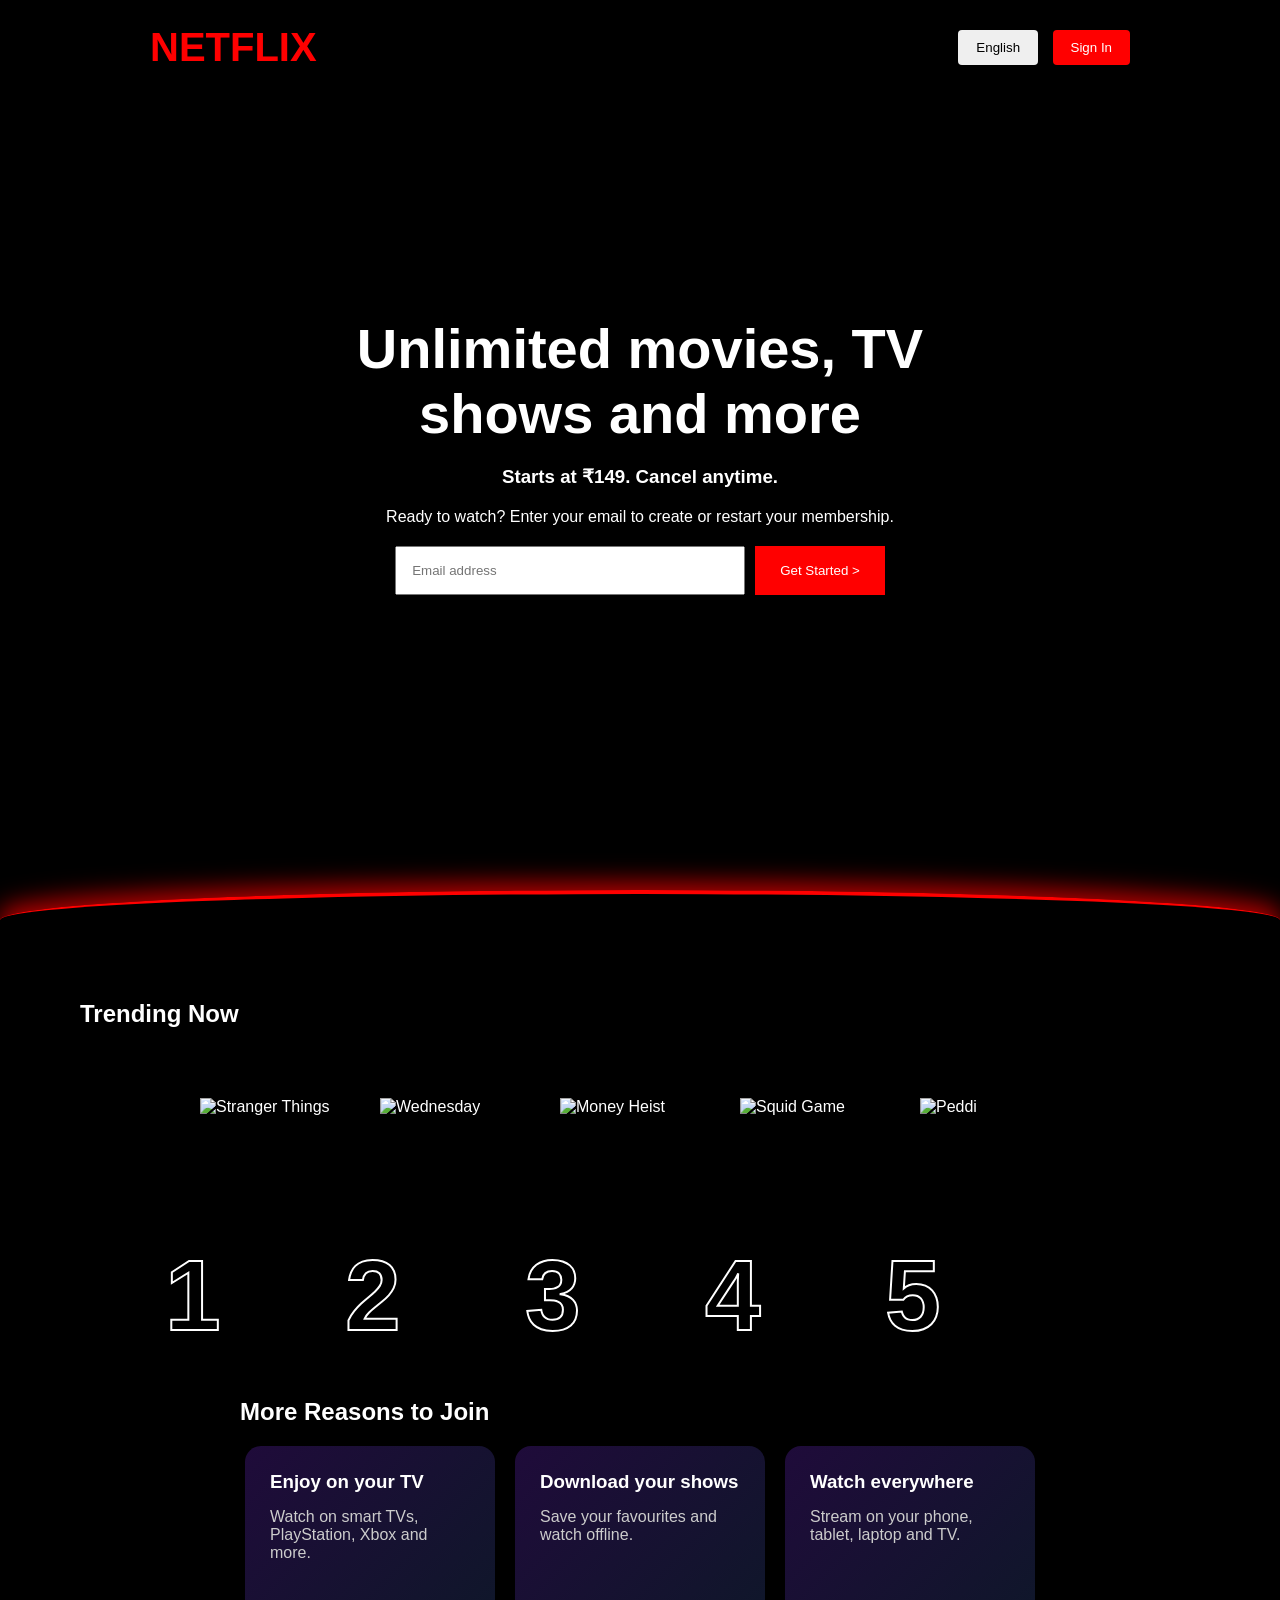
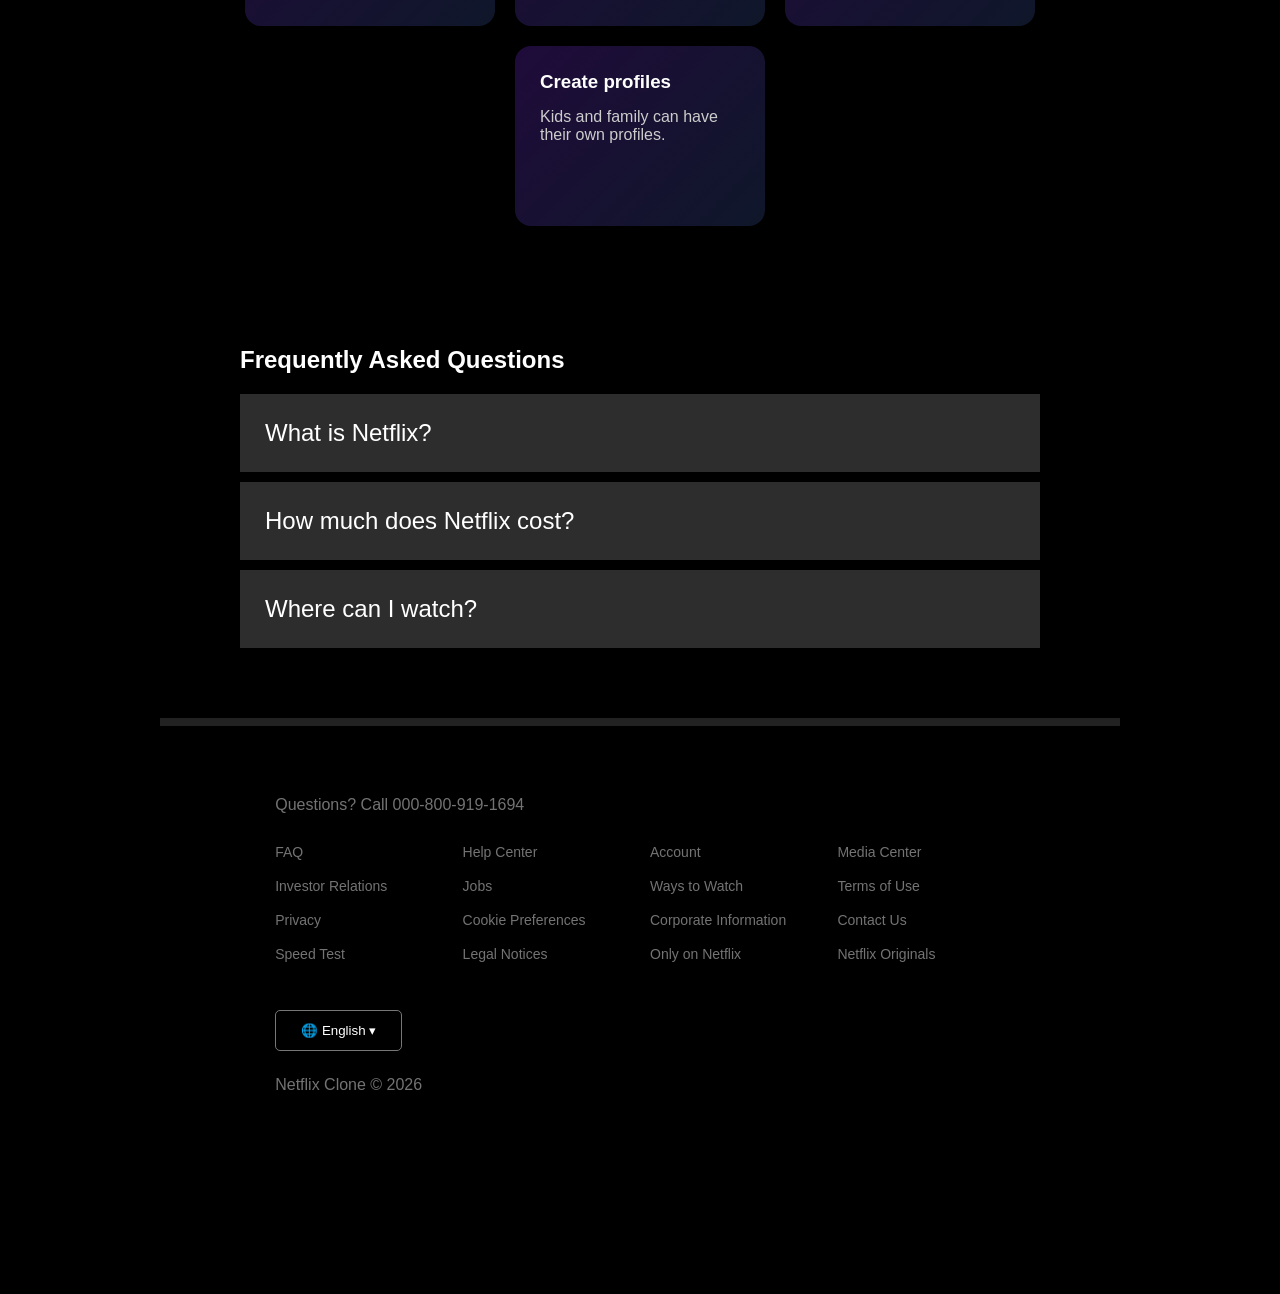
==== index.html @ e2c1677f "Add files via upload" ====
<!DOCTYPE html>
<html lang="en">
<head>
    <meta charset="UTF-8">
    <meta name="viewport" content="width=device-width, initial-scale=1.0">
    <title>Netflix Clone</title>
    <link rel="stylesheet" href="style.css">
</head>

<body>

    <div class="main">

        <nav>
            <h1 class="logo">NETFLIX</h1>

            <div class="buttons">
                <button>English</button>
                <button class="signin">Sign In</button>
            </div>
        </nav>

        <div class="hero">
            <h1>Unlimited movies, TV shows and more</h1>

            <h3>Starts at ₹149. Cancel anytime.</h3>

            <p>
                Ready to watch? Enter your email to create or restart your membership.
            </p>

            <div class="email-box">
                <input type="email" placeholder="Email address">
                <button>Get Started ></button>
            </div>
        </div>

    </div>
    <div class="separator"></div>
<section class="movies">

    <h2>Trending Now</h2>

    <section class="movies">


    <div class="movie-container">

        <div class="card"> <span class="rank">1</span>
            <img src="https://static1.srcdn.com/wordpress/wp-content/uploads/2025/06/03112487_poster_w780.jpg" alt="Stranger Things">
        </div>

        <div class="card"> <span class="rank">2</span>
            <img src="https://i.pinimg.com/originals/f1/81/06/f181069d9abd73fe70e3e71974ec35c7.jpg" alt="Wednesday">
        </div>

        <div class="card"> <span class="rank">3</span>
            <img src="https://wallpapercave.com/wp/wp3099399.jpg" alt="Money Heist">
        </div>

        <div class="card"> <span class="rank">4</span>
            <img src="https://tse3.mm.bing.net/th/id/OIP.pnWOgCx_zMe_gtw3KOs-rgAAAA?r=0&rs=1&pid=ImgDetMain&o=7&rm=3" alt="Squid Game">
        </div>

        <div class="card"> <span class="rank">5</span>
            <img src="https://assets-in.bmscdn.com/iedb/movies/images/mobile/thumbnail/xlarge/peddi-et00440967-1780482266.jpg" alt="Peddi">
        </div>

    </div>
<section class="reasons">

    <h2>More Reasons to Join</h2>

    <div class="reason-container">

        <div class="reason-card">
            <h3>Enjoy on your TV</h3>
            <p>Watch on smart TVs, PlayStation, Xbox and more.</p>
        </div>

        <div class="reason-card">
            <h3>Download your shows</h3>
            <p>Save your favourites and watch offline.</p>
        </div>

        <div class="reason-card">
            <h3>Watch everywhere</h3>
            <p>Stream on your phone, tablet, laptop and TV.</p>
        </div>

        <div class="reason-card">
            <h3>Create profiles</h3>
            <p>Kids and family can have their own profiles.</p>
        </div>

    </div>

</section> 

<section class="faq">

    <h2>Frequently Asked Questions</h2>

    <div class="faq-box">
        <div class="question">
            What is Netflix?
        </div>

        <div class="answer">
            Netflix is a streaming service that offers movies, TV shows and more.
        </div>
    </div>

    <div class="faq-box">
        <div class="question">
            How much does Netflix cost?
        </div>

        <div class="answer">
            Plans start at ₹149 per month.
        </div>
    </div>

    <div class="faq-box">
        <div class="question">
            Where can I watch?
        </div>

        <div class="answer">
            Watch anywhere on your phone, tablet, laptop and TV.
        </div>
    </div>

</section>

<script src="script.js"></script>

<!-- Footer Section -->

<footer class="footer">

    <p>Questions? Call 000-800-919-1694</p>

    <div class="footer-links">

        <div>
            <a href="#">FAQ</a>
            <a href="#">Investor Relations</a>
            <a href="#">Privacy</a>
            <a href="#">Speed Test</a>
        </div>


        <div>
            <a href="#">Help Center</a>
            <a href="#">Jobs</a>
            <a href="#">Cookie Preferences</a>
            <a href="#">Legal Notices</a>
        </div>


        <div>
            <a href="#">Account</a>
            <a href="#">Ways to Watch</a>
            <a href="#">Corporate Information</a>
            <a href="#">Only on Netflix</a>
        </div>


        <div>
            <a href="#">Media Center</a>
            <a href="#">Terms of Use</a>
            <a href="#">Contact Us</a>
            <a href="#">Netflix Originals</a>
        </div>

    </div>


    <button class="language">
        🌐 English ▾
    </button>


    <p class="copyright">
        Netflix Clone © 2026
    </p>

</footer>

</section>

</section>
</body>
</html>
---- style.css ----
* {
    margin: 0;
    padding: 0;
    box-sizing: border-box;
    font-family: Arial, sans-serif;
}

body {
    background: black;
    color: white;
}

.main {
    min-height: 100vh;
    background-image:
        linear-gradient(rgba(0,0,0,0.7),
        rgba(0,0,0,0.7)),
        url("https://images.unsplash.com/photo-1489599849927-2ee91cede3ba");

    background-size: cover;
    background-position: center;
}

nav {
    display: flex;
    justify-content: space-between;
    align-items: center;
    padding: 25px 150px;
}

.logo {
    color: red;
    font-size: 40px;
    font-weight: bold;
}

.buttons button {
    padding: 10px 18px;
    margin-left: 10px;
    border: none;
    border-radius: 4px;
    cursor: pointer;
}

.signin {
    background: red;
    color: white;
}

.hero {
    height: 80vh;

    display: flex;
    flex-direction: column;
    justify-content: center;
    align-items: center;

    text-align: center;
    gap: 20px;

    padding: 20px;
}

.hero h1 {
    font-size: 56px;
    max-width: 700px;
}

.email-box {
    display: flex;
    gap: 10px;
}

.email-box input {
    padding: 15px;
    width: 350px;
}

.email-box button {
    padding: 15px 25px;
    background: red;
    color: white;
    border: none;
}
.movies {
    padding: 50px 80px;
    background-color: black;
}

.movies h2 {
    margin-bottom: 20px;
}

.movie-container {
    display: flex;
    justify-content: center;
    gap: 20px;
    flex-wrap: nowrap;
}

.card {
    width: 160px;
    height: 240px;
    overflow: hidden;
    border-radius: 10px;
}
.card img {
    width: 100%;
    height: 100%;
    object-fit: cover;
}

.card {
    transition: transform 0.3s ease;
    cursor: pointer;
    
}

.card:hover {
    transform: scale(1.08);
}
.card {
    position: relative;
    overflow: visible;
}

.rank {
    position: absolute;

    left: -35px;
    bottom: -15px;

    font-size: 100px;
    font-weight: 900;

    color: black;

    -webkit-text-stroke: 2px white;

    text-shadow:
        3px 3px 10px rgba(0, 0, 0, 0.8),
        6px 6px 20px rgba(0, 0, 0, 0.6);

    z-index: 10;
}
.separator {
    height: 60px;
    width: 100%;

    border-top: 4px solid red;
    border-radius: 50% 50% 0 0;

    box-shadow: 0 -8px 25px rgba(255, 0, 0, 0.7);

    margin-top: -10px;
}
.reasons {
    padding: 60px 80px;
}

.reason-container {
    display: flex;
    justify-content: center;
    gap: 20px;
    flex-wrap: wrap;
}

.reason-card {
    width: 250px;
    min-height: 180px;

    background: linear-gradient(
        135deg,
        #1f0b3a,
        #0f172a
    );

    padding: 25px;
    border-radius: 16px;

    transition: transform 0.3s ease;
}

.reason-card:hover {
    transform: translateY(-10px);
}

.reason-card h3 {
    margin-bottom: 15px;
}

.reason-card p {
    color: #cccccc;
}
.faq {
    padding: 60px 80px;
}

.faq h2 {
    margin-bottom: 20px;
}

.faq-box {
    margin-bottom: 10px;
}

.question {
    background-color: #2d2d2d;
    padding: 25px;
    font-size: 24px;
    cursor: pointer;
}

.answer {
    background-color: #2d2d2d;
    padding: 25px;
    margin-top: 2px;

    display: none;
}
/* Footer */

.footer{
    background-color: black;
    color: #737373;
    padding: 70px 12%;
    border-top: 8px solid #222;
}


.footer p{
    margin-bottom: 30px;
    font-size: 16px;
}


.footer-links{
    display: grid;
    grid-template-columns: repeat(4,1fr);
    gap: 20px;
}


.footer-links a{
    display:block;
    color:#737373;
    text-decoration:none;
    font-size:14px;
    margin-bottom:18px;
}


.footer-links a:hover{
    text-decoration:underline;
}


.language{
    margin-top:30px;
    padding:12px 25px;
    background:black;
    color:white;
    border:1px solid #777;
    border-radius:5px;
}


.copyright{
    margin-top:25px;
    font-size:14px;
}



@media(max-width:700px){

.footer-links{
    grid-template-columns:repeat(2,1fr);
}

}


@media(max-width:450px){

.footer-links{
    grid-template-columns:1fr;
}

}
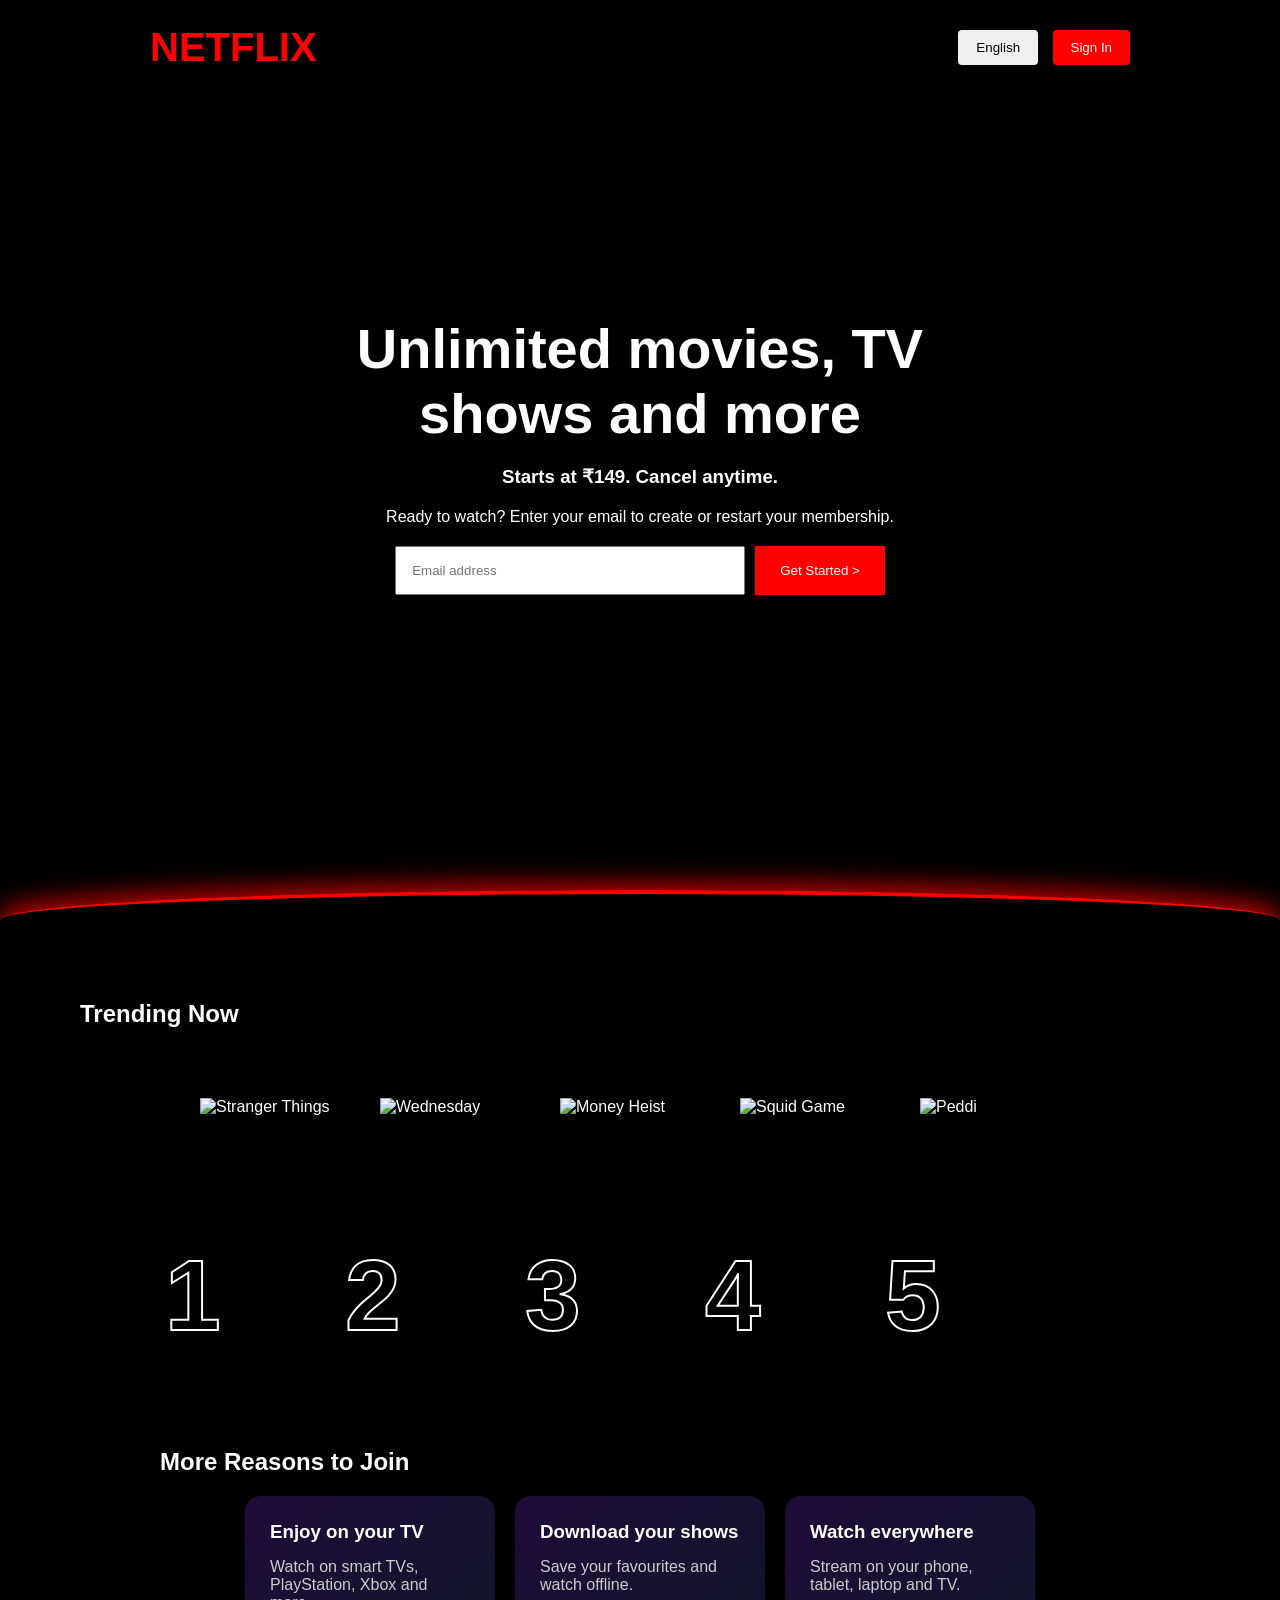
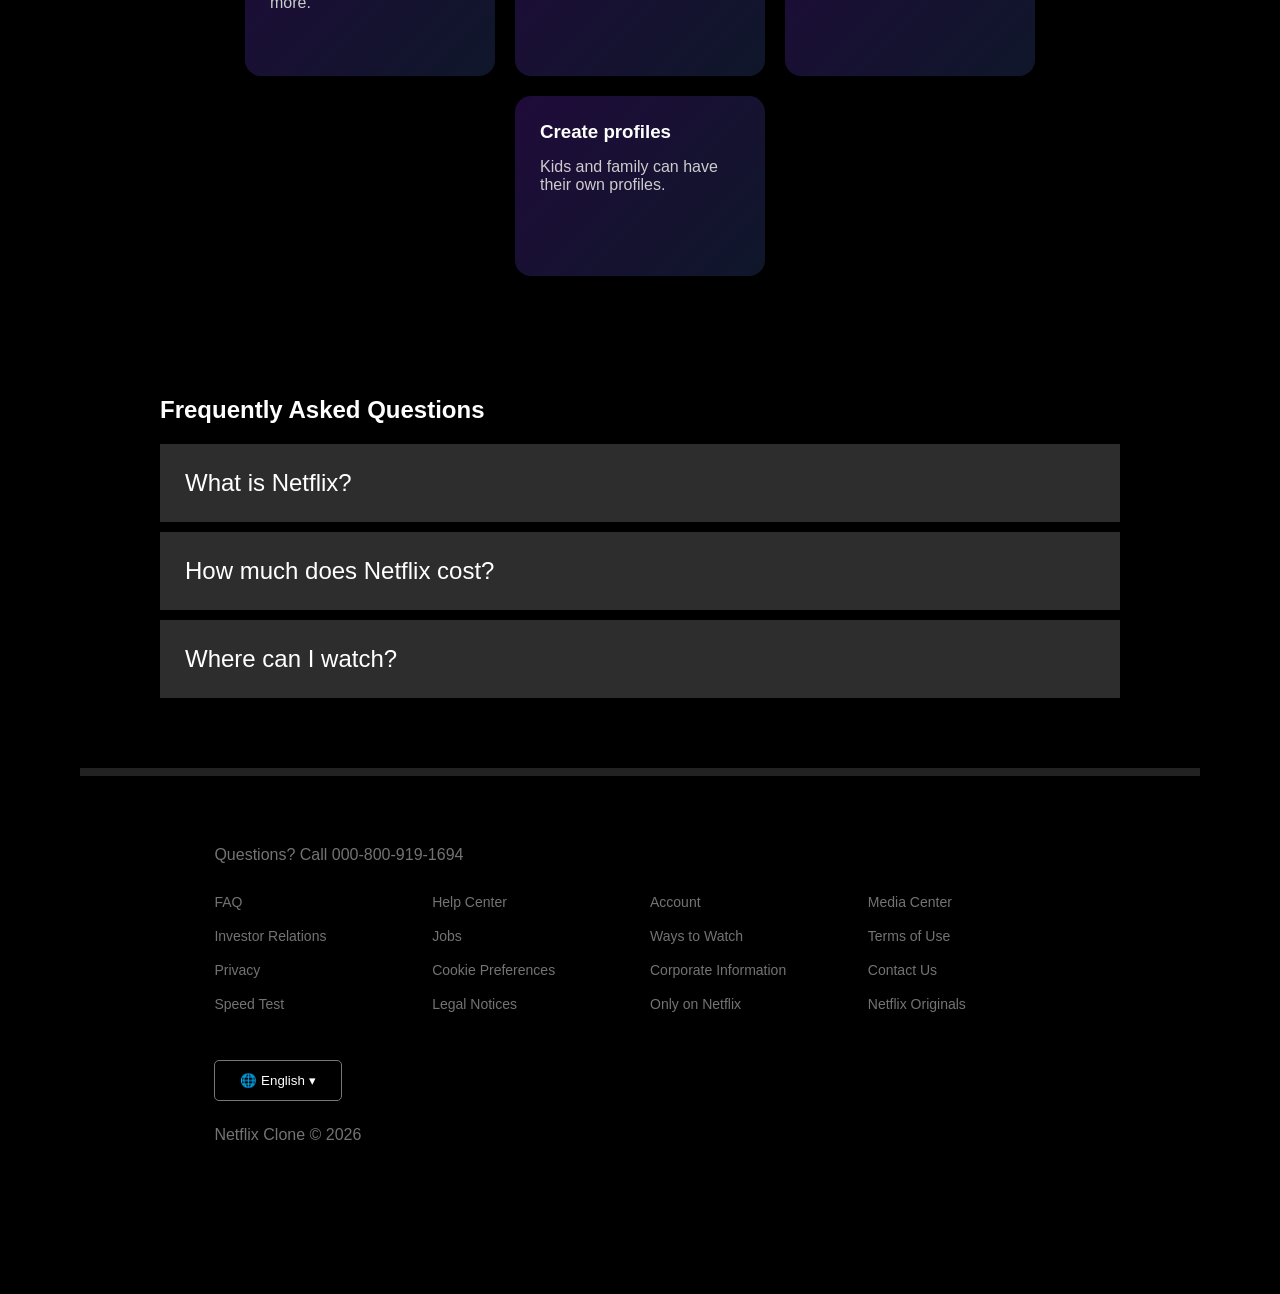
==== commit cb5c237b: "Fix HTML formatting and remove unnecessary lines" ====
--- a/index.html
+++ b/index.html
@@ -67,6 +67,7 @@
         </div>
 
     </div>
+    </section>
 <section class="reasons">
 
     <h2>More Reasons to Join</h2>
@@ -188,8 +189,6 @@
 
 </footer>
 
-</section>
 
-</section>
 </body>
-</html>+</html>
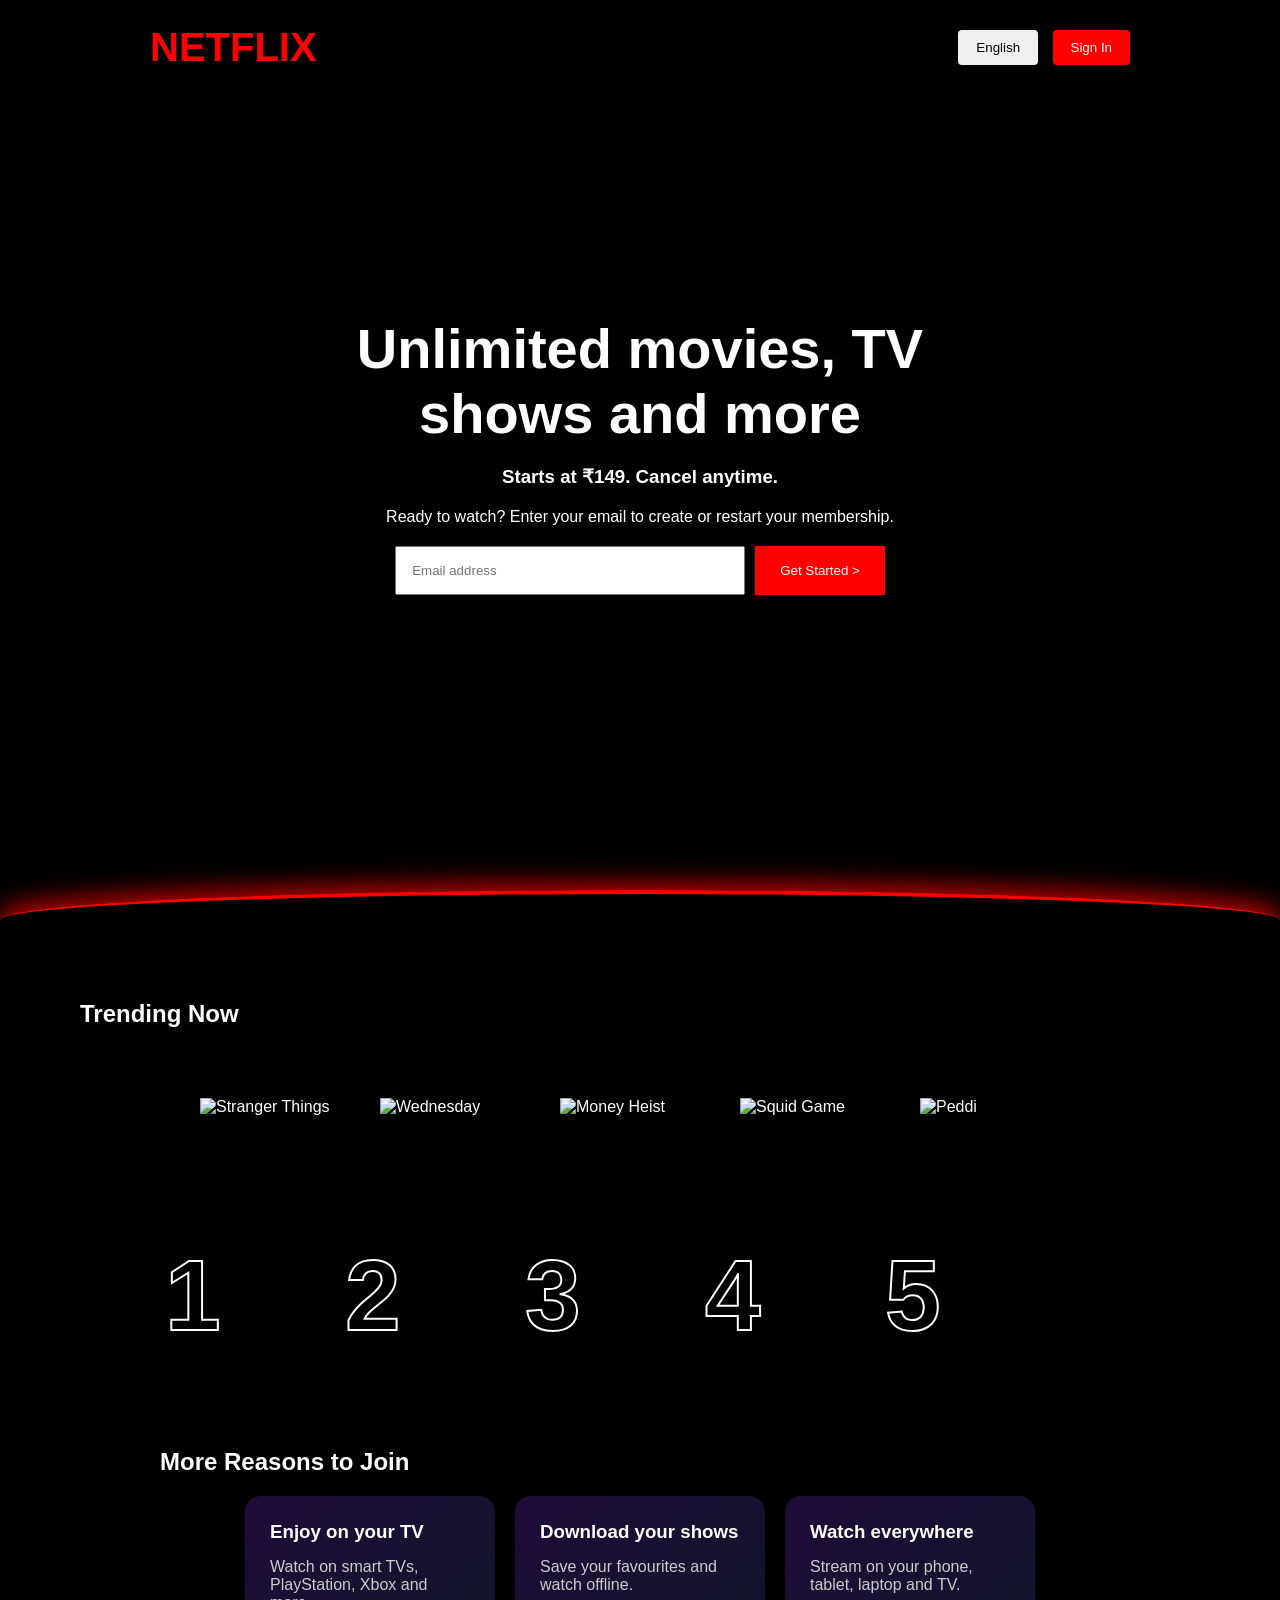
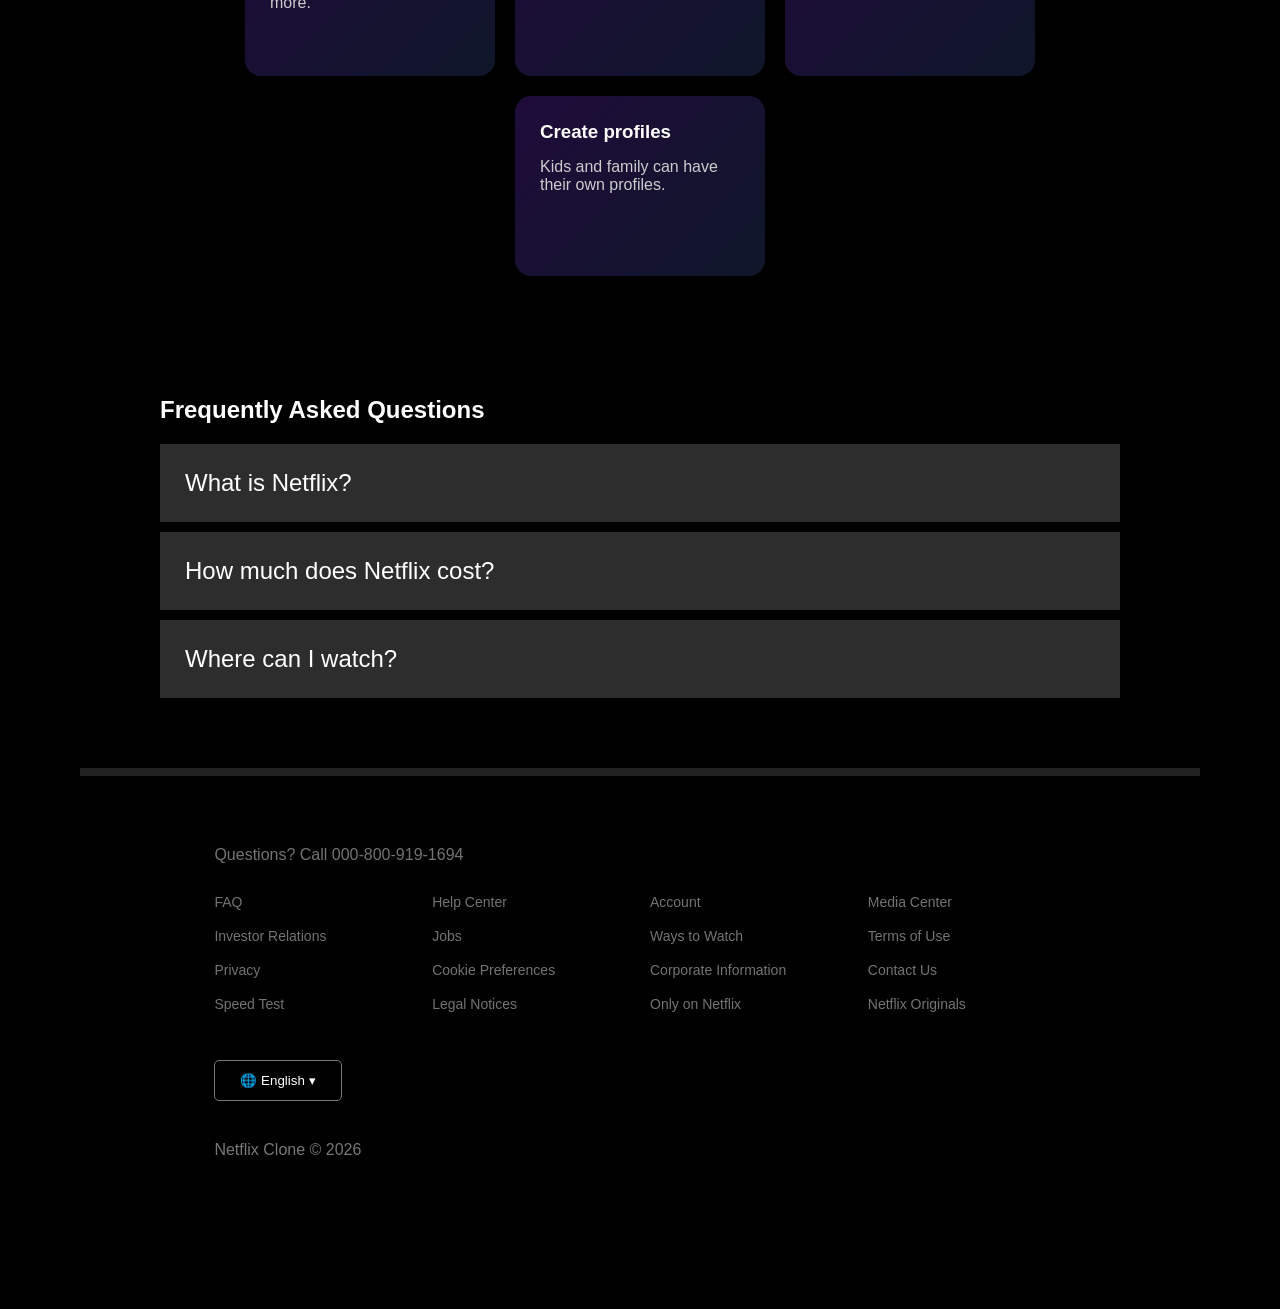
==== commit 5ef25655: "Fix Sign In button link and HTML encoding Updated the Sign In button to link to login.html and fixed" ====
--- a/index.html
+++ b/index.html
@@ -16,7 +16,9 @@
 
             <div class="buttons">
                 <button>English</button>
-                <button class="signin">Sign In</button>
+                <a href="login.html">
+                    <button class="signin">Sign In</button>
+                </a>
             </div>
         </nav>
 
--- a/style.css
+++ b/style.css
@@ -250,8 +250,8 @@
 }
 
 
-.footer-links a:hover{
-    text-decoration:underline;
+.footer-links a:hover {
+    color: white;
 }
 
 
@@ -265,11 +265,10 @@
 }
 
 
-.copyright{
-    margin-top:25px;
-    font-size:14px;
-}
-
+.copyright {
+    margin-top: 40px;
+    color: #777;
+}
 
 
 @media(max-width:700px){
@@ -287,4 +286,37 @@
     grid-template-columns:1fr;
 }
 
-}+}
+
+@media (max-width: 768px) {
+
+    nav {
+        padding: 20px;
+    }
+
+    .hero h1 {
+        font-size: 32px;
+    }
+
+    .email-box {
+        flex-direction: column;
+        align-items: center;
+    }
+
+    .email-box input {
+        width: 90%;
+    }
+
+    .movie-container {
+        flex-wrap: wrap;
+    }
+
+    .footer-links {
+        grid-template-columns: repeat(2, 1fr);
+    }
+
+    .reason-container {
+        flex-direction: column;
+        align-items: center;
+    }
+}
